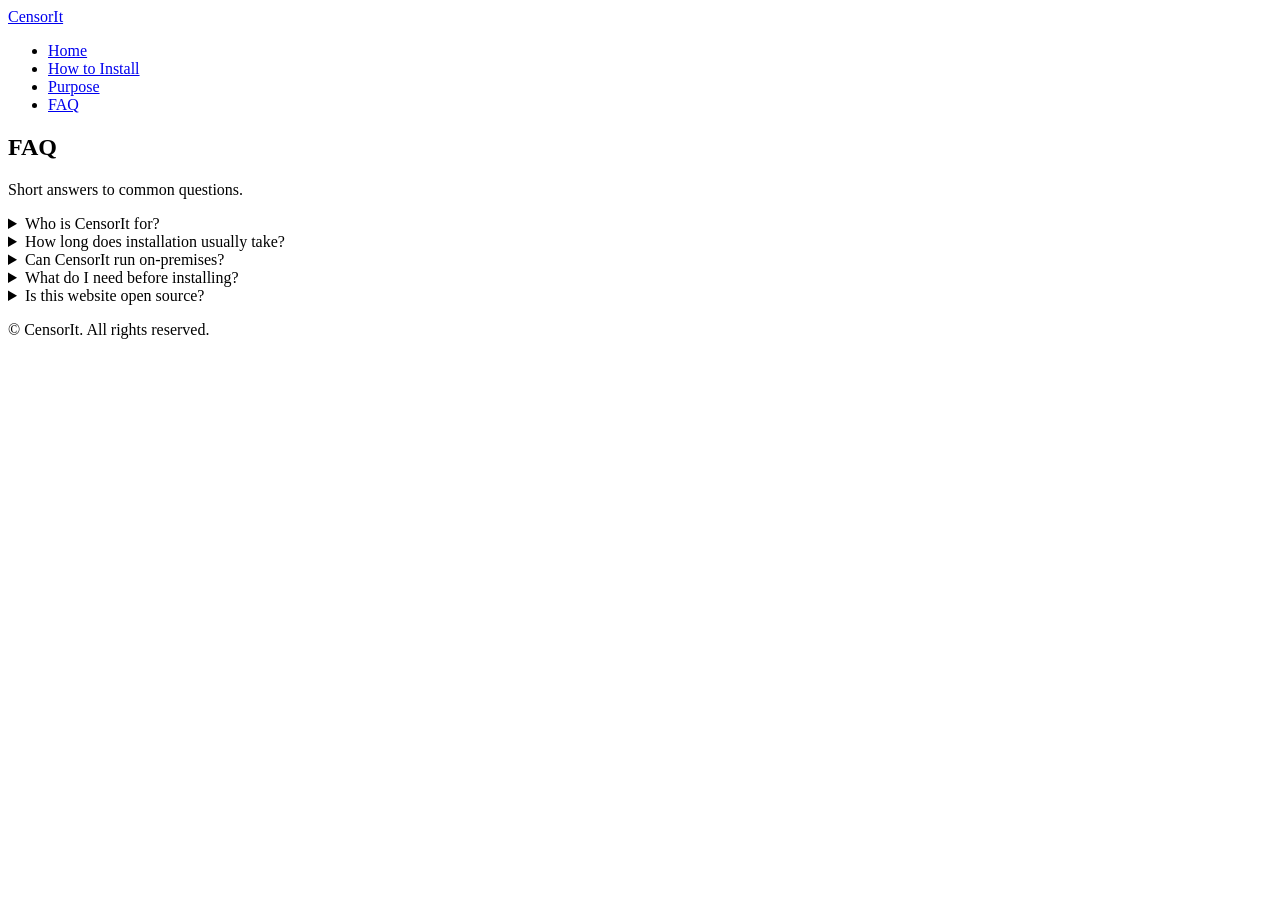
==== faq.html @ 7d357771 "file uploads" ====
<!DOCTYPE html>
<html lang="en">
  <head>
    <meta charset="UTF-8" />
    <meta name="viewport" content="width=device-width, initial-scale=1.0" />
    <title>CensorIt | FAQ</title>
    <link rel="stylesheet" href="styles.css" />
  </head>
  <body>
    <header>
      <div class="container nav">
        <a class="brand" href="index.html">CensorIt</a>
        <nav>
          <ul>
            <li><a href="index.html">Home</a></li>
            <li><a href="how-to-install.html">How to Install</a></li>
            <li><a href="purpose.html">Purpose</a></li>
            <li><a class="active" href="faq.html">FAQ</a></li>
          </ul>
        </nav>
      </div>
    </header>

    <main>
      <section class="section">
        <div class="container">
          <h1>FAQ</h1>
          <p>Short answers to common questions.</p>

          <div class="faq">
            <details>
              <summary>Who is CensorIt for?</summary>
              <p>
                Content creators who plan to go live in outdoor areas and need to censor sensitive material or individuals faces.
              </p>
            </details>
            <details>
              <summary>How long does installation usually take?</summary>
              <p>
                Installation is quick and easy. From downloading the app to streaming with it, it takes around 5 minutes.
              </p>
            </details>
            <details>
              <summary>Can CensorIt run on-premises?</summary>
              <p>
                Many teams start with a local or private-network deployment for
                policy testing. Your deployment options depend on the edition you
                choose—check the install guide for the path that matches your stack.
              </p>
            </details>
            <details>
              <summary>What do I need before installing?</summary>
              <p>
                The repository (or release package), a supported runtime if your
                edition requires one, and a clear owner for policy configuration
                and access control.
              </p>
            </details>
            <details>
              <summary>Is this website open source?</summary>
              <p>
                This site is a simple static template you can copy and adapt.
                See <a class="inline-link" href="how-to-install.html">How to install</a>
                for running it locally.
              </p>
            </details>
          </div>
        </div>
      </section>
    </main>

    <footer>
      <div class="container">
        <p>&copy; <span id="year"></span> CensorIt. All rights reserved.</p>
      </div>
    </footer>
    <script src="script.js"></script>
  </body>
</html>
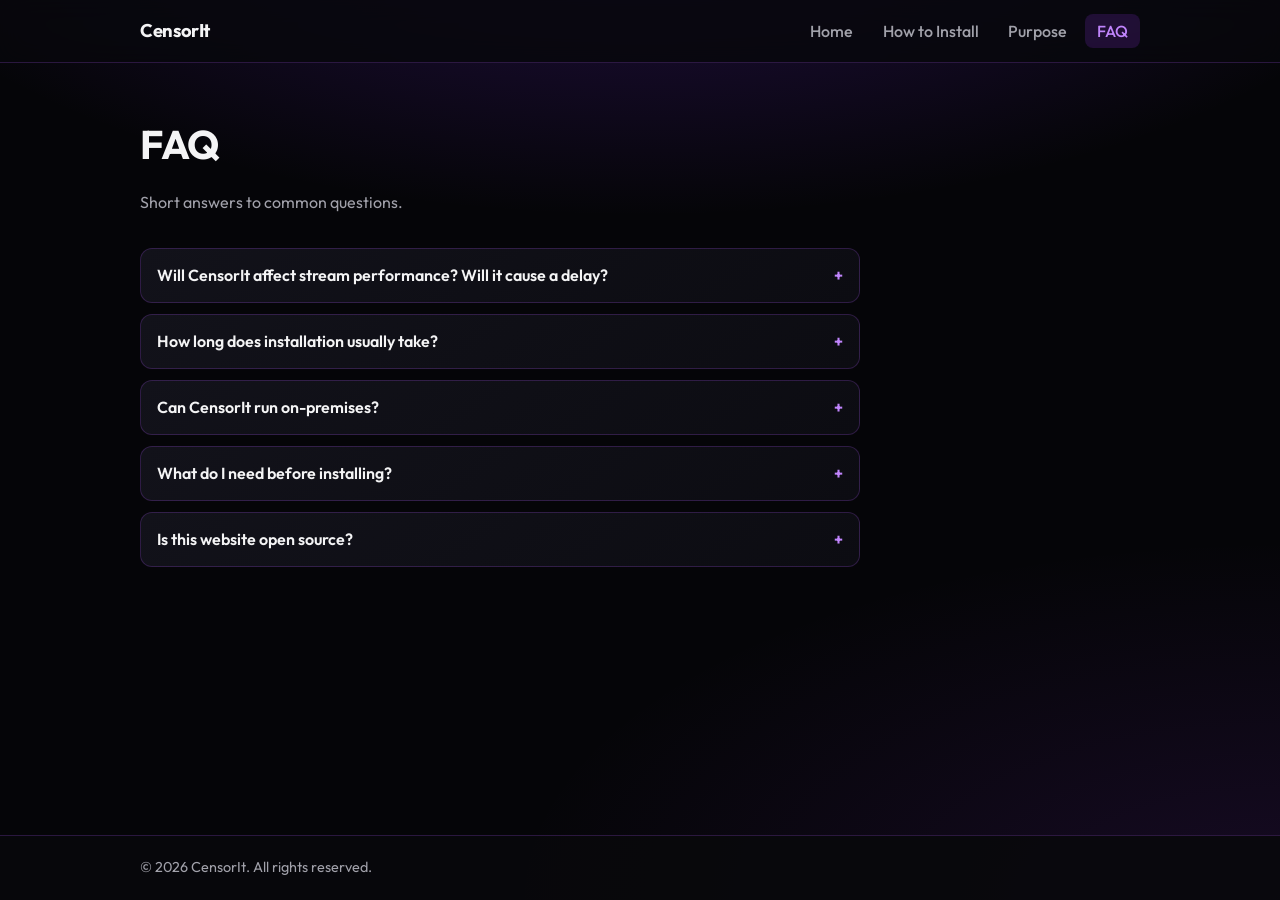
==== commit 843ec09b: "Revise FAQ content and add new questions Updated FAQ section with new questions and answers." ====
--- a/faq.html
+++ b/faq.html
@@ -29,9 +29,9 @@
 
           <div class="faq">
             <details>
-              <summary>Who is CensorIt for?</summary>
+              <summary>Will CensorIt affect stream performance? Will it cause a delay?</summary>
               <p>
-                Content creators who plan to go live in outdoor areas and need to censor sensitive material or individuals faces.
+                CensorIt will cause a slight delay in your stream, but it will not affect the quality of the stream. The delay is usually around 5 seconds.
               </p>
             </details>
             <details>
--- a/styles.css
+++ b/styles.css
@@ -0,0 +1,493 @@
+@import url("https://fonts.googleapis.com/css2?family=Outfit:wght@400;500;600;700&display=swap");
+
+:root {
+  --bg: #050508;
+  --bg-elevated: #0c0c12;
+  --surface: #12121a;
+  --surface-hover: #1a1a26;
+  --text: #f4f4f5;
+  --muted: #a1a1aa;
+  --purple: #9333ea;
+  --purple-deep: #6d28d9;
+  --purple-bright: #c084fc;
+  --purple-glow: rgba(147, 51, 234, 0.45);
+  --border: rgba(168, 85, 247, 0.22);
+  --border-strong: rgba(192, 132, 252, 0.35);
+}
+
+* {
+  box-sizing: border-box;
+  margin: 0;
+  padding: 0;
+}
+
+html {
+  scroll-behavior: smooth;
+}
+
+body {
+  font-family: "Outfit", system-ui, sans-serif;
+  background: var(--bg);
+  background-image: radial-gradient(
+      ellipse 120% 80% at 50% -20%,
+      rgba(109, 40, 217, 0.35),
+      transparent 55%
+    ),
+    radial-gradient(ellipse 60% 40% at 100% 100%, rgba(147, 51, 234, 0.12), transparent);
+  background-attachment: fixed;
+  color: var(--text);
+  line-height: 1.65;
+  min-height: 100vh;
+  display: flex;
+  flex-direction: column;
+}
+
+main {
+  flex: 1;
+}
+
+.container {
+  width: min(1000px, 92%);
+  margin: 0 auto;
+}
+
+header {
+  background: rgba(8, 8, 12, 0.85);
+  backdrop-filter: blur(12px);
+  border-bottom: 1px solid var(--border);
+  position: sticky;
+  top: 0;
+  z-index: 50;
+}
+
+.nav {
+  display: flex;
+  justify-content: space-between;
+  align-items: center;
+  padding: 1rem 0;
+  gap: 1rem;
+  flex-wrap: wrap;
+}
+
+.brand {
+  font-size: 1.15rem;
+  font-weight: 700;
+  text-decoration: none;
+  color: var(--text);
+  letter-spacing: -0.02em;
+}
+
+.brand:hover {
+  color: var(--purple-bright);
+}
+
+nav ul {
+  list-style: none;
+  display: flex;
+  gap: 0.35rem;
+  flex-wrap: wrap;
+}
+
+nav a {
+  color: var(--muted);
+  text-decoration: none;
+  padding: 0.45rem 0.75rem;
+  border-radius: 8px;
+  font-weight: 500;
+  transition: color 0.15s ease, background 0.15s ease;
+}
+
+nav a:hover {
+  color: var(--text);
+  background: rgba(147, 51, 234, 0.12);
+}
+
+nav a.active {
+  color: var(--purple-bright);
+  background: rgba(147, 51, 234, 0.18);
+}
+
+.hero {
+  padding: 4rem 0 4.5rem;
+  position: relative;
+}
+
+.hero::before {
+  content: "";
+  position: absolute;
+  inset: 0;
+  background: radial-gradient(
+    ellipse 70% 50% at 50% 0%,
+    var(--purple-glow),
+    transparent 70%
+  );
+  pointer-events: none;
+  opacity: 0.6;
+}
+
+.hero .container {
+  position: relative;
+}
+
+.hero-grid {
+  display: grid;
+  grid-template-columns: 1fr;
+  gap: 2.25rem;
+  align-items: center;
+}
+
+@media (min-width: 768px) {
+  .hero-grid {
+    grid-template-columns: minmax(0, 1fr) minmax(200px, 280px);
+    gap: 2rem;
+  }
+}
+
+.hero-copy {
+  min-width: 0;
+}
+
+.hero-art {
+  justify-self: center;
+  width: 100%;
+  max-width: min(280px, 85vw);
+}
+
+.hero-camera {
+  width: 100%;
+  height: auto;
+  display: block;
+  overflow: visible;
+}
+
+.hero h1 {
+  font-size: clamp(2rem, 5vw, 3.1rem);
+  font-weight: 700;
+  line-height: 1.15;
+  margin-bottom: 1rem;
+  letter-spacing: -0.03em;
+  background: linear-gradient(135deg, #fafafa 0%, var(--purple-bright) 100%);
+  -webkit-background-clip: text;
+  background-clip: text;
+  color: transparent;
+}
+
+.hero p {
+  color: var(--muted);
+  max-width: 38ch;
+  font-size: 1.05rem;
+}
+
+.section {
+  padding: 3rem 0 4rem;
+}
+
+.section h1 {
+  font-size: clamp(1.85rem, 4vw, 2.5rem);
+  font-weight: 700;
+  letter-spacing: -0.03em;
+  margin-bottom: 0.75rem;
+  color: var(--text);
+}
+
+.section h1 + p {
+  color: var(--muted);
+  max-width: 60ch;
+  margin-bottom: 0.5rem;
+}
+
+.section h2 {
+  font-size: 1.5rem;
+  font-weight: 600;
+  margin-bottom: 0.25rem;
+  color: var(--text);
+}
+
+.grid {
+  margin-top: 2rem;
+  display: grid;
+  grid-template-columns: repeat(auto-fit, minmax(220px, 1fr));
+  gap: 1.1rem;
+}
+
+.card {
+  background: linear-gradient(145deg, var(--surface) 0%, var(--bg-elevated) 100%);
+  border: 1px solid var(--border);
+  border-radius: 14px;
+  padding: 1.35rem 1.25rem;
+  transition: border-color 0.2s ease, box-shadow 0.2s ease, transform 0.2s ease;
+}
+
+.card:hover {
+  border-color: var(--border-strong);
+  box-shadow: 0 0 0 1px rgba(147, 51, 234, 0.15), 0 16px 40px -20px rgba(109, 40, 217, 0.5);
+  transform: translateY(-2px);
+}
+
+.card h3 {
+  margin-bottom: 0.5rem;
+  font-size: 1.1rem;
+  font-weight: 600;
+  color: var(--purple-bright);
+}
+
+.card p {
+  color: var(--muted);
+  font-size: 0.95rem;
+}
+
+.btn {
+  display: inline-block;
+  margin-top: 1.35rem;
+  background: linear-gradient(135deg, var(--purple-deep), var(--purple));
+  color: #fff;
+  text-decoration: none;
+  padding: 0.75rem 1.35rem;
+  border-radius: 10px;
+  font-weight: 600;
+  border: 1px solid rgba(192, 132, 252, 0.35);
+  box-shadow: 0 4px 24px -4px var(--purple-glow);
+  transition: transform 0.15s ease, box-shadow 0.15s ease, filter 0.15s ease;
+}
+
+.btn:hover {
+  transform: translateY(-1px);
+  box-shadow: 0 8px 32px -4px var(--purple-glow);
+  filter: brightness(1.08);
+}
+
+form {
+  margin-top: 2rem;
+  background: linear-gradient(145deg, var(--surface) 0%, var(--bg-elevated) 100%);
+  border: 1px solid var(--border);
+  border-radius: 14px;
+  padding: 1.5rem;
+  max-width: 700px;
+}
+
+.field {
+  margin-bottom: 1.1rem;
+}
+
+label {
+  display: block;
+  margin-bottom: 0.4rem;
+  font-weight: 600;
+  font-size: 0.9rem;
+  color: var(--text);
+}
+
+input,
+textarea {
+  width: 100%;
+  padding: 0.7rem 0.85rem;
+  border: 1px solid var(--border);
+  border-radius: 10px;
+  font: inherit;
+  background: var(--bg);
+  color: var(--text);
+  transition: border-color 0.15s ease, box-shadow 0.15s ease;
+}
+
+input::placeholder,
+textarea::placeholder {
+  color: #71717a;
+}
+
+input:focus,
+textarea:focus {
+  outline: none;
+  border-color: var(--purple);
+  box-shadow: 0 0 0 3px rgba(147, 51, 234, 0.25);
+}
+
+textarea {
+  min-height: 140px;
+  resize: vertical;
+}
+
+button {
+  background: linear-gradient(135deg, var(--purple-deep), var(--purple));
+  color: #fff;
+  border: 0;
+  padding: 0.75rem 1.35rem;
+  border-radius: 10px;
+  cursor: pointer;
+  font: inherit;
+  font-weight: 600;
+  border: 1px solid rgba(192, 132, 252, 0.35);
+  box-shadow: 0 4px 20px -4px var(--purple-glow);
+  transition: transform 0.15s ease, filter 0.15s ease;
+}
+
+button:hover {
+  transform: translateY(-1px);
+  filter: brightness(1.08);
+}
+
+.form-message {
+  margin-top: 0.9rem;
+  color: #86efac;
+  font-weight: 600;
+}
+
+footer {
+  border-top: 1px solid var(--border);
+  background: rgba(8, 8, 12, 0.9);
+  padding: 1.25rem 0;
+  margin-top: auto;
+  color: var(--muted);
+  font-size: 0.9rem;
+}
+
+.text-link {
+  display: inline-block;
+  margin-top: 0.75rem;
+  color: var(--purple-bright);
+  font-weight: 600;
+  font-size: 0.9rem;
+  text-decoration: none;
+}
+
+.text-link:hover {
+  text-decoration: underline;
+}
+
+.inline-link {
+  color: var(--purple-bright);
+  font-weight: 600;
+}
+
+.inline-link:hover {
+  text-decoration: underline;
+}
+
+code {
+  font-family: ui-monospace, "Cascadia Code", "Segoe UI Mono", Menlo, Consolas, monospace;
+  font-size: 0.88em;
+  background: rgba(147, 51, 234, 0.15);
+  color: var(--purple-bright);
+  padding: 0.15em 0.4em;
+  border-radius: 6px;
+  border: 1px solid var(--border);
+}
+
+pre {
+  margin-top: 0.65rem;
+  padding: 1rem 1.1rem;
+  background: var(--bg);
+  border: 1px solid var(--border);
+  border-radius: 10px;
+  overflow-x: auto;
+}
+
+pre code {
+  background: none;
+  border: 0;
+  padding: 0;
+  color: var(--text);
+  font-size: 0.85rem;
+  line-height: 1.5;
+}
+
+.steps {
+  margin-top: 2rem;
+  padding-left: 0;
+  list-style: none;
+  counter-reset: step;
+  display: flex;
+  flex-direction: column;
+  gap: 1.75rem;
+}
+
+.steps > li {
+  counter-increment: step;
+  position: relative;
+  padding-left: 3rem;
+  border-left: 2px solid var(--border);
+  margin-left: 0.85rem;
+  padding-bottom: 0.25rem;
+}
+
+.steps > li::before {
+  content: counter(step);
+  position: absolute;
+  left: -0.85rem;
+  top: 0;
+  width: 1.65rem;
+  height: 1.65rem;
+  display: flex;
+  align-items: center;
+  justify-content: center;
+  font-size: 0.85rem;
+  font-weight: 700;
+  color: #fff;
+  background: linear-gradient(135deg, var(--purple-deep), var(--purple));
+  border-radius: 50%;
+  border: 2px solid var(--bg);
+}
+
+.steps strong {
+  display: block;
+  font-size: 1.05rem;
+  margin-bottom: 0.35rem;
+  color: var(--text);
+}
+
+.steps > li > p {
+  color: var(--muted);
+  margin-top: 0.35rem;
+}
+
+.faq {
+  margin-top: 2rem;
+  display: flex;
+  flex-direction: column;
+  gap: 0.65rem;
+  max-width: 720px;
+}
+
+.faq details {
+  background: linear-gradient(145deg, var(--surface) 0%, var(--bg-elevated) 100%);
+  border: 1px solid var(--border);
+  border-radius: 12px;
+  padding: 0.85rem 1rem;
+  transition: border-color 0.2s ease;
+}
+
+.faq details:hover {
+  border-color: var(--border-strong);
+}
+
+.faq details[open] {
+  border-color: rgba(192, 132, 252, 0.4);
+}
+
+.faq summary {
+  cursor: pointer;
+  font-weight: 600;
+  color: var(--text);
+  list-style: none;
+}
+
+.faq summary::-webkit-details-marker {
+  display: none;
+}
+
+.faq summary::after {
+  content: "+";
+  float: right;
+  color: var(--purple-bright);
+  font-weight: 700;
+}
+
+.faq details[open] summary::after {
+  content: "−";
+}
+
+.faq details p {
+  margin-top: 0.75rem;
+  color: var(--muted);
+  font-size: 0.95rem;
+  padding-right: 1.5rem;
+}
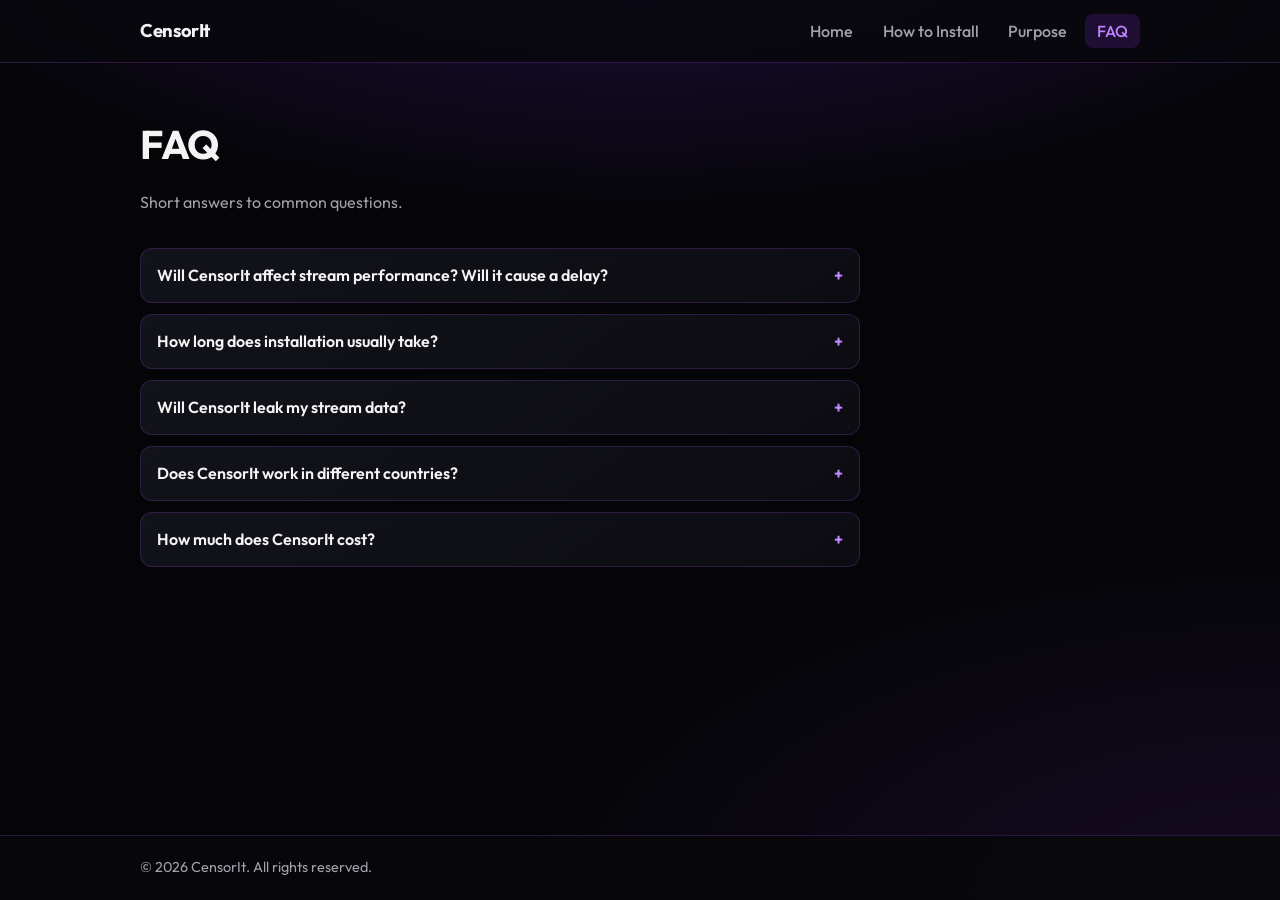
==== commit 9195ae33: "Update FAQ section with new questions and answers more fixing" ====
--- a/faq.html
+++ b/faq.html
@@ -41,27 +41,21 @@
               </p>
             </details>
             <details>
-              <summary>Can CensorIt run on-premises?</summary>
+              <summary>Will CensorIt leak my stream data?</summary>
               <p>
-                Many teams start with a local or private-network deployment for
-                policy testing. Your deployment options depend on the edition you
-                choose—check the install guide for the path that matches your stack.
+                CensorIt doesn't leak any stream data by any of its users.
               </p>
             </details>
             <details>
-              <summary>What do I need before installing?</summary>
+              <summary>Does CensorIt work in different countries?</summary>
               <p>
-                The repository (or release package), a supported runtime if your
-                edition requires one, and a clear owner for policy configuration
-                and access control.
+                Unfortunately, CensorIt currently only works on license plates in North America. But we are currently working on expanding it across different countries!
               </p>
             </details>
             <details>
-              <summary>Is this website open source?</summary>
+              <summary>How much does CensorIt cost?</summary>
               <p>
-                This site is a simple static template you can copy and adapt.
-                See <a class="inline-link" href="how-to-install.html">How to install</a>
-                for running it locally.
+                CensorIt is absolutely free for everyone to use! Just follow the steps on the How to Install Page.
               </p>
             </details>
           </div>
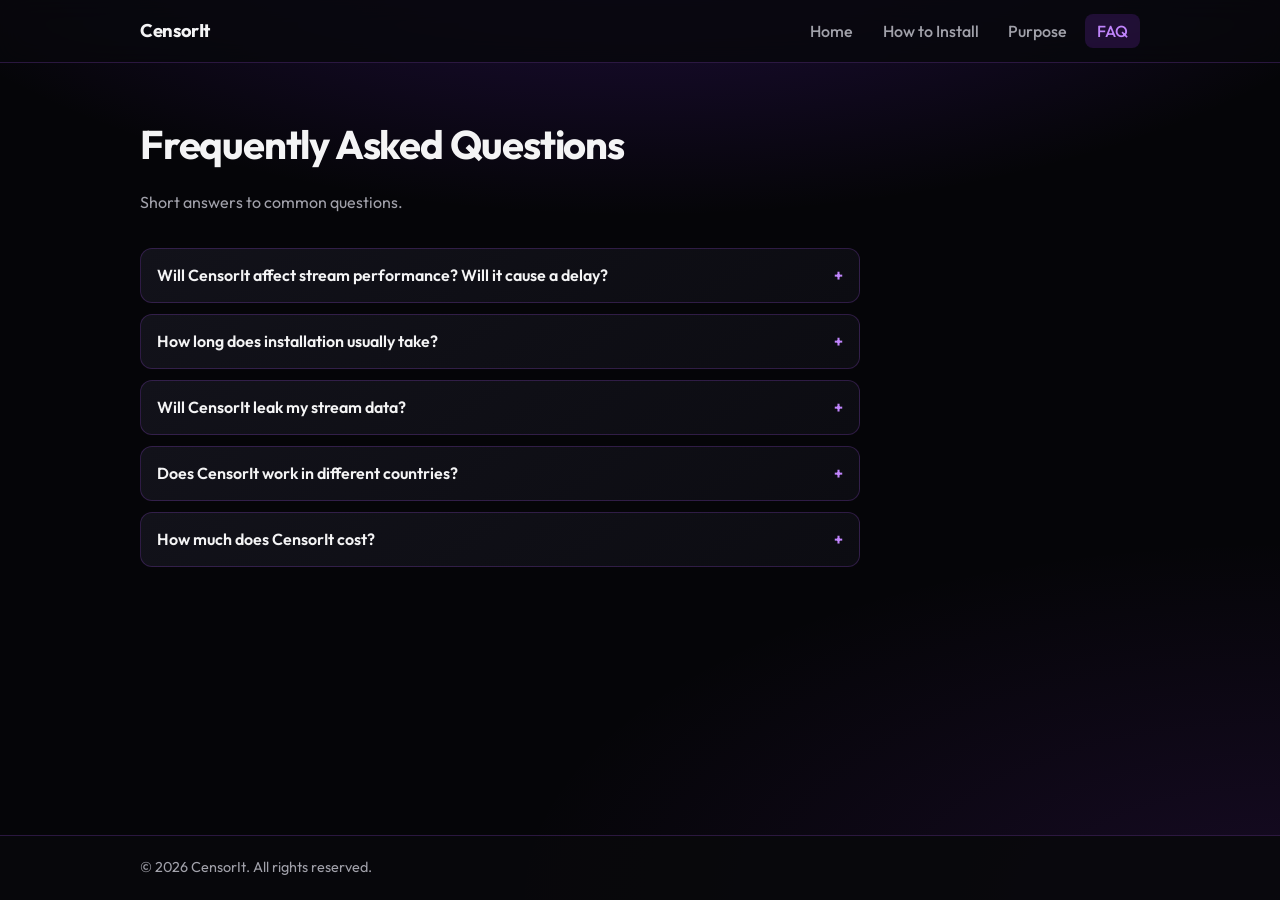
==== commit 709f9c28: "Update FAQ page title and content fix title change" ====
--- a/faq.html
+++ b/faq.html
@@ -24,7 +24,7 @@
     <main>
       <section class="section">
         <div class="container">
-          <h1>FAQ</h1>
+          <h1>Frequently Asked Questions</h1>
           <p>Short answers to common questions.</p>
 
           <div class="faq">
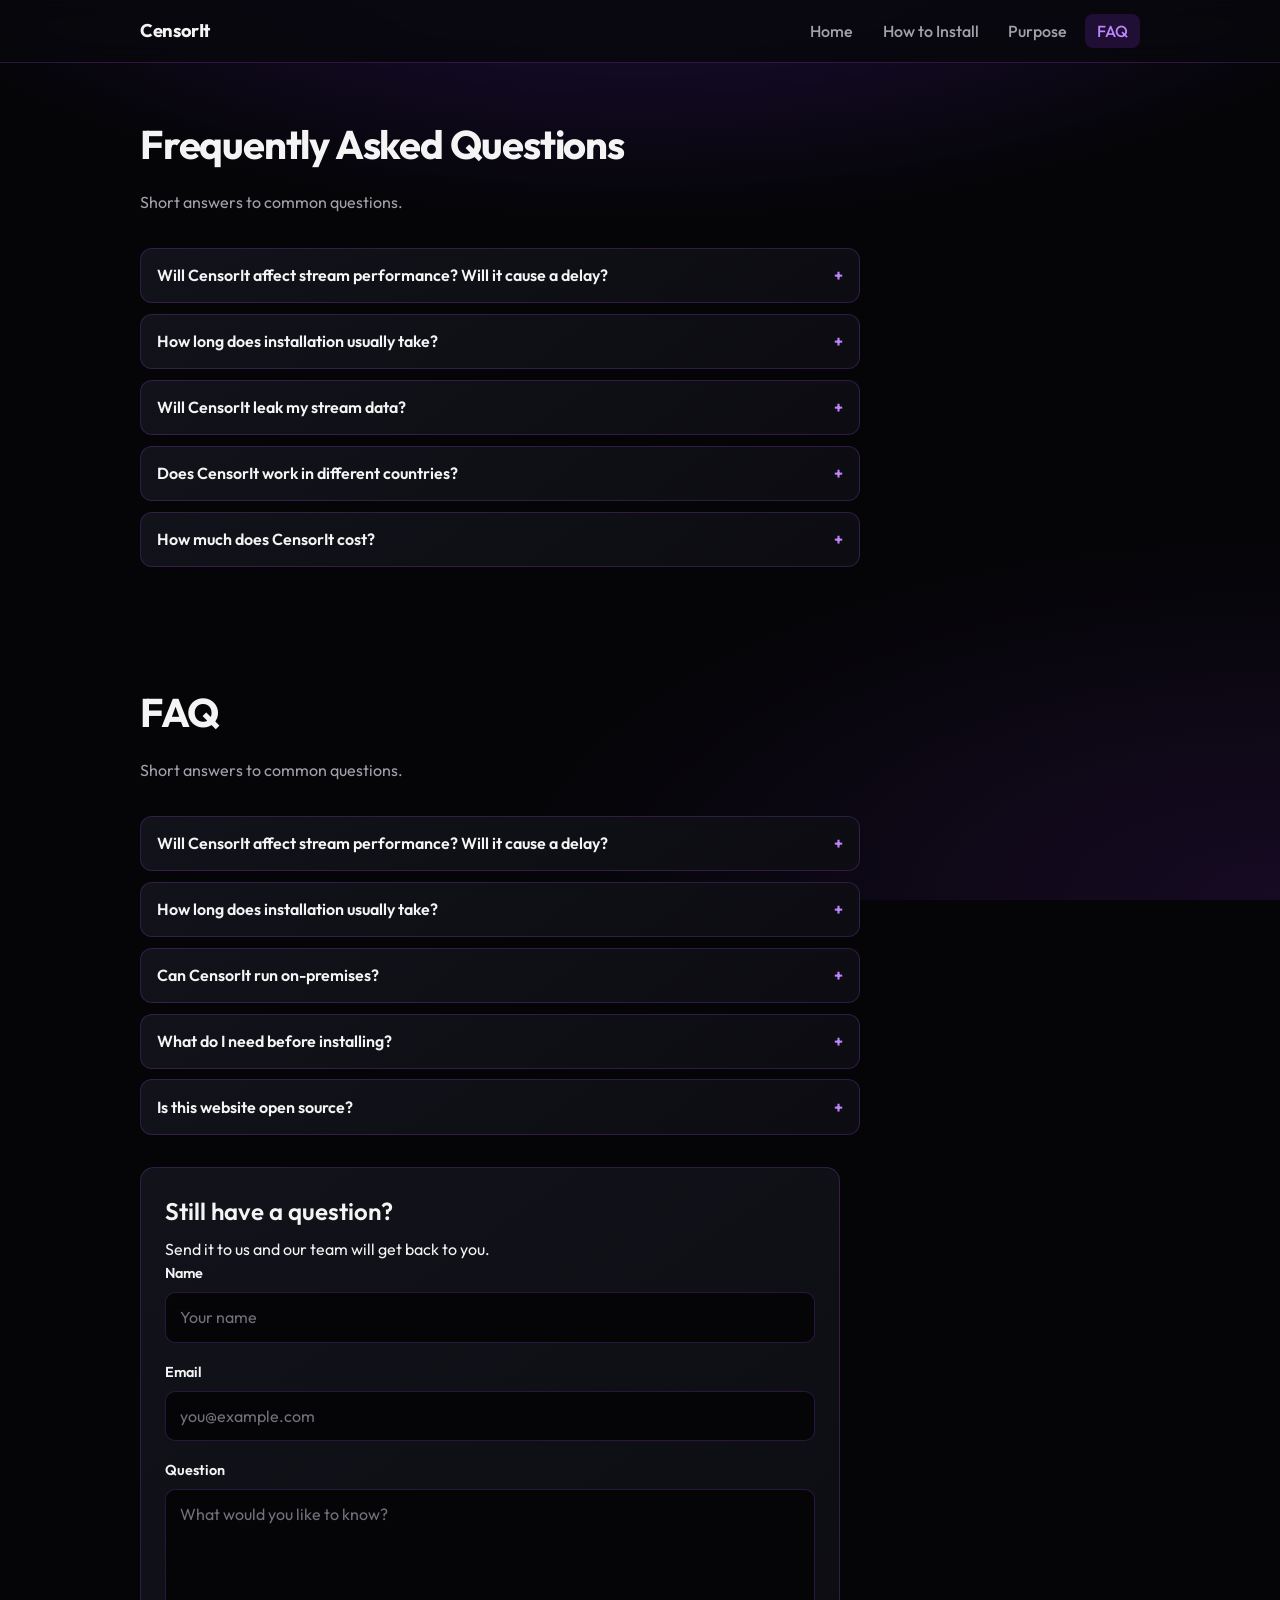
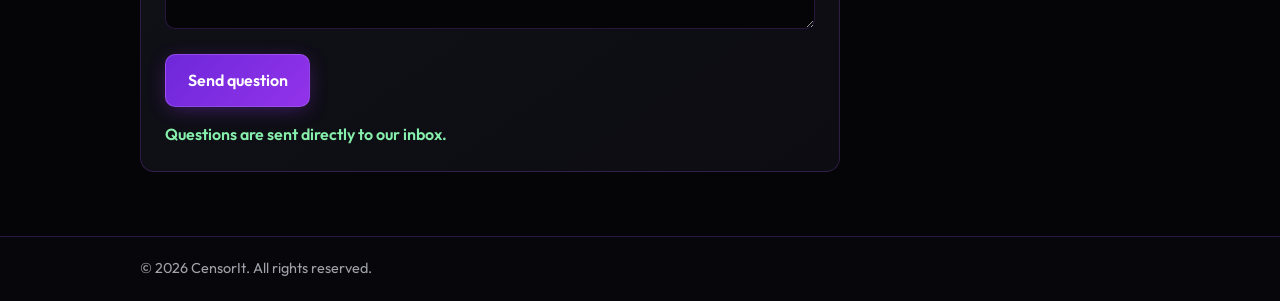
==== commit a2c48106: "Enhance FAQ section with new questions and form Added new FAQ entries and a question submission form" ====
--- a/faq.html
+++ b/faq.html
@@ -63,6 +63,91 @@
       </section>
     </main>
 
+    <main>
+      <section class="section">
+        <div class="container">
+          <h1>FAQ</h1>
+          <p>Short answers to common questions.</p>
+
+          <div class="faq">
+            <details>
+              <summary>Will CensorIt affect stream performance? Will it cause a delay?</summary>
+              <p>
+                CensorIt will cause a slight delay in your stream, but it will not affect the quality of the stream. The delay is usually around 5 seconds.
+              </p>
+            </details>
+            <details>
+              <summary>How long does installation usually take?</summary>
+              <p>
+                Installation is quick and easy. From downloading the app to streaming with it, it takes around 5 minutes.
+              </p>
+            </details>
+            <details>
+              <summary>Can CensorIt run on-premises?</summary>
+              <p>
+                Many teams start with a local or private-network deployment for
+                policy testing. Your deployment options depend on the edition you
+                choose—check the install guide for the path that matches your stack.
+              </p>
+            </details>
+            <details>
+              <summary>What do I need before installing?</summary>
+              <p>
+                The repository (or release package), a supported runtime if your
+                edition requires one, and a clear owner for policy configuration
+                and access control.
+              </p>
+            </details>
+            <details>
+              <summary>Is this website open source?</summary>
+              <p>
+                This site is a simple static template you can copy and adapt.
+                See <a class="inline-link" href="how-to-install.html">How to install</a>
+                for running it locally.
+              </p>
+            </details>
+          </div>
+
+          <form
+            id="faq-question-form"
+            action="https://formsubmit.co/emily.all1009@gmail.com"
+            method="POST"
+            aria-label="Send us your question"
+          >
+            <h2>Still have a question?</h2>
+            <p>Send it to us and our team will get back to you.</p>
+            <input type="hidden" name="_subject" value="New CensorIt FAQ Question" />
+            <input type="hidden" name="_captcha" value="false" />
+            <div class="field">
+              <label for="ask-name">Name</label>
+              <input id="ask-name" name="name" type="text" placeholder="Your name" required />
+            </div>
+            <div class="field">
+              <label for="ask-email">Email</label>
+              <input
+                id="ask-email"
+                name="email"
+                type="email"
+                placeholder="you@example.com"
+                required
+              />
+            </div>
+            <div class="field">
+              <label for="ask-question">Question</label>
+              <textarea
+                id="ask-question"
+                name="question"
+                placeholder="What would you like to know?"
+                required
+              ></textarea>
+            </div>
+            <button type="submit">Send question</button>
+            <p class="form-message">Questions are sent directly to our inbox.</p>
+          </form>
+        </div>
+      </section>
+    </main>
+    
     <footer>
       <div class="container">
         <p>&copy; <span id="year"></span> CensorIt. All rights reserved.</p>
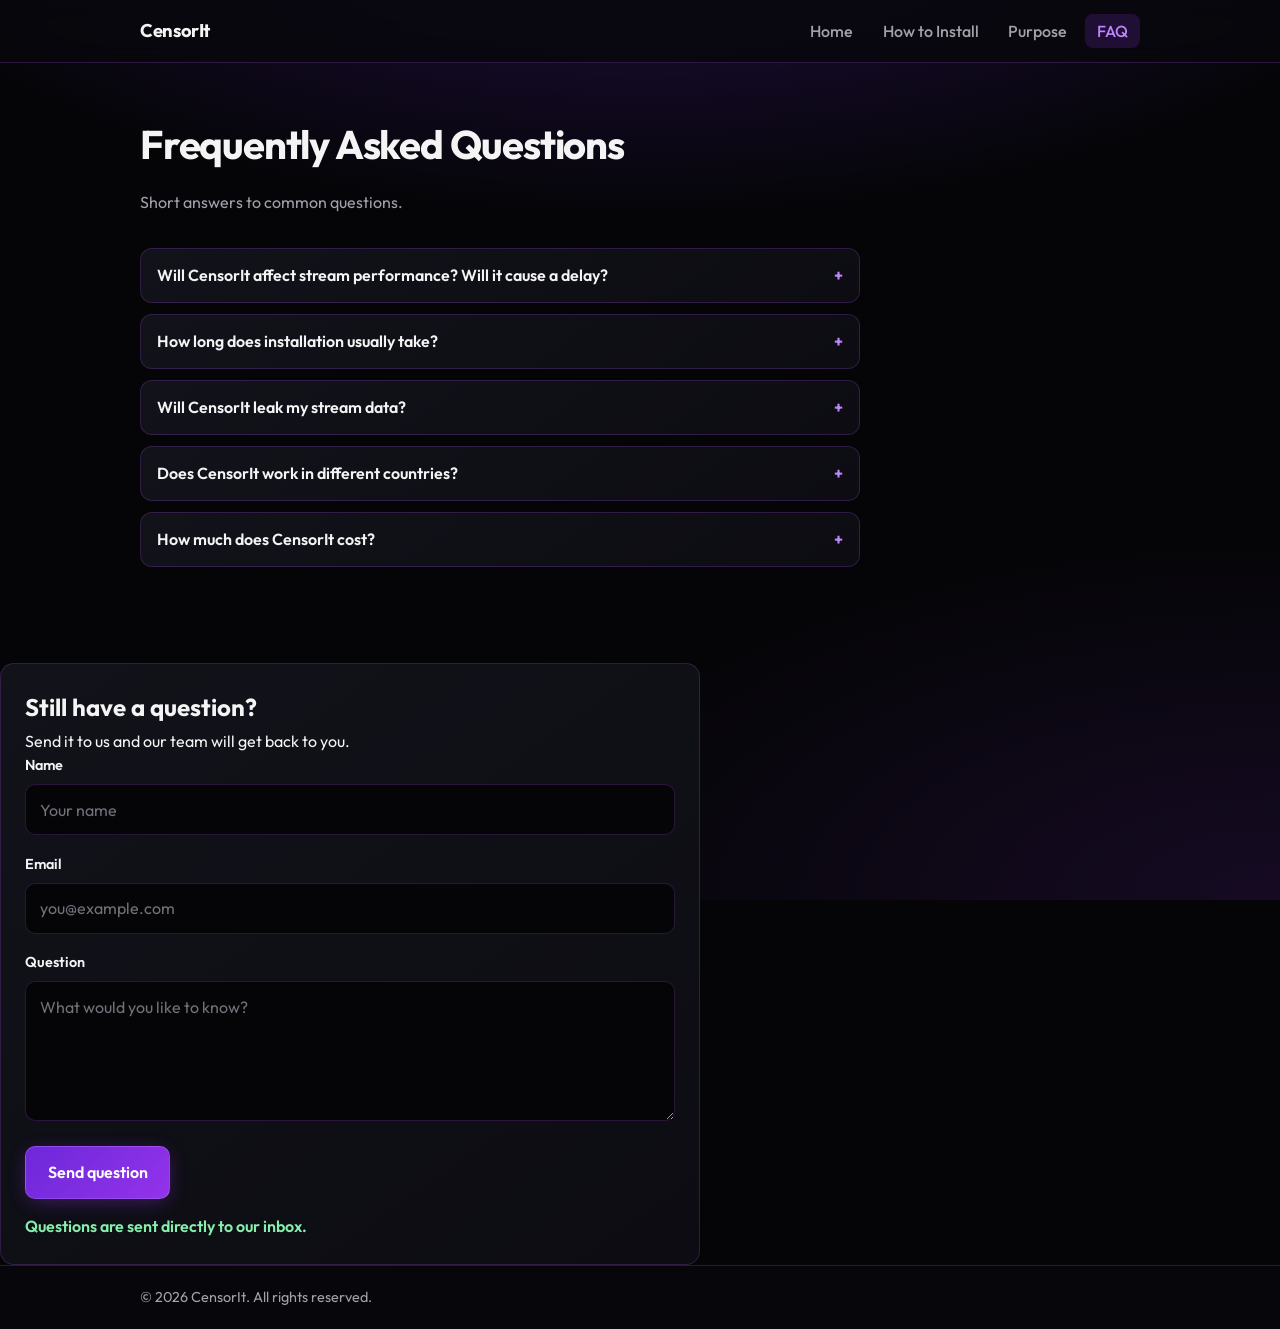
==== commit cf843c9d: "Refactor FAQ section to eliminate duplication Removed duplicate FAQ section and updated questions." ====
--- a/faq.html
+++ b/faq.html
@@ -63,51 +63,6 @@
       </section>
     </main>
 
-    <main>
-      <section class="section">
-        <div class="container">
-          <h1>FAQ</h1>
-          <p>Short answers to common questions.</p>
-
-          <div class="faq">
-            <details>
-              <summary>Will CensorIt affect stream performance? Will it cause a delay?</summary>
-              <p>
-                CensorIt will cause a slight delay in your stream, but it will not affect the quality of the stream. The delay is usually around 5 seconds.
-              </p>
-            </details>
-            <details>
-              <summary>How long does installation usually take?</summary>
-              <p>
-                Installation is quick and easy. From downloading the app to streaming with it, it takes around 5 minutes.
-              </p>
-            </details>
-            <details>
-              <summary>Can CensorIt run on-premises?</summary>
-              <p>
-                Many teams start with a local or private-network deployment for
-                policy testing. Your deployment options depend on the edition you
-                choose—check the install guide for the path that matches your stack.
-              </p>
-            </details>
-            <details>
-              <summary>What do I need before installing?</summary>
-              <p>
-                The repository (or release package), a supported runtime if your
-                edition requires one, and a clear owner for policy configuration
-                and access control.
-              </p>
-            </details>
-            <details>
-              <summary>Is this website open source?</summary>
-              <p>
-                This site is a simple static template you can copy and adapt.
-                See <a class="inline-link" href="how-to-install.html">How to install</a>
-                for running it locally.
-              </p>
-            </details>
-          </div>
-
           <form
             id="faq-question-form"
             action="https://formsubmit.co/emily.all1009@gmail.com"
